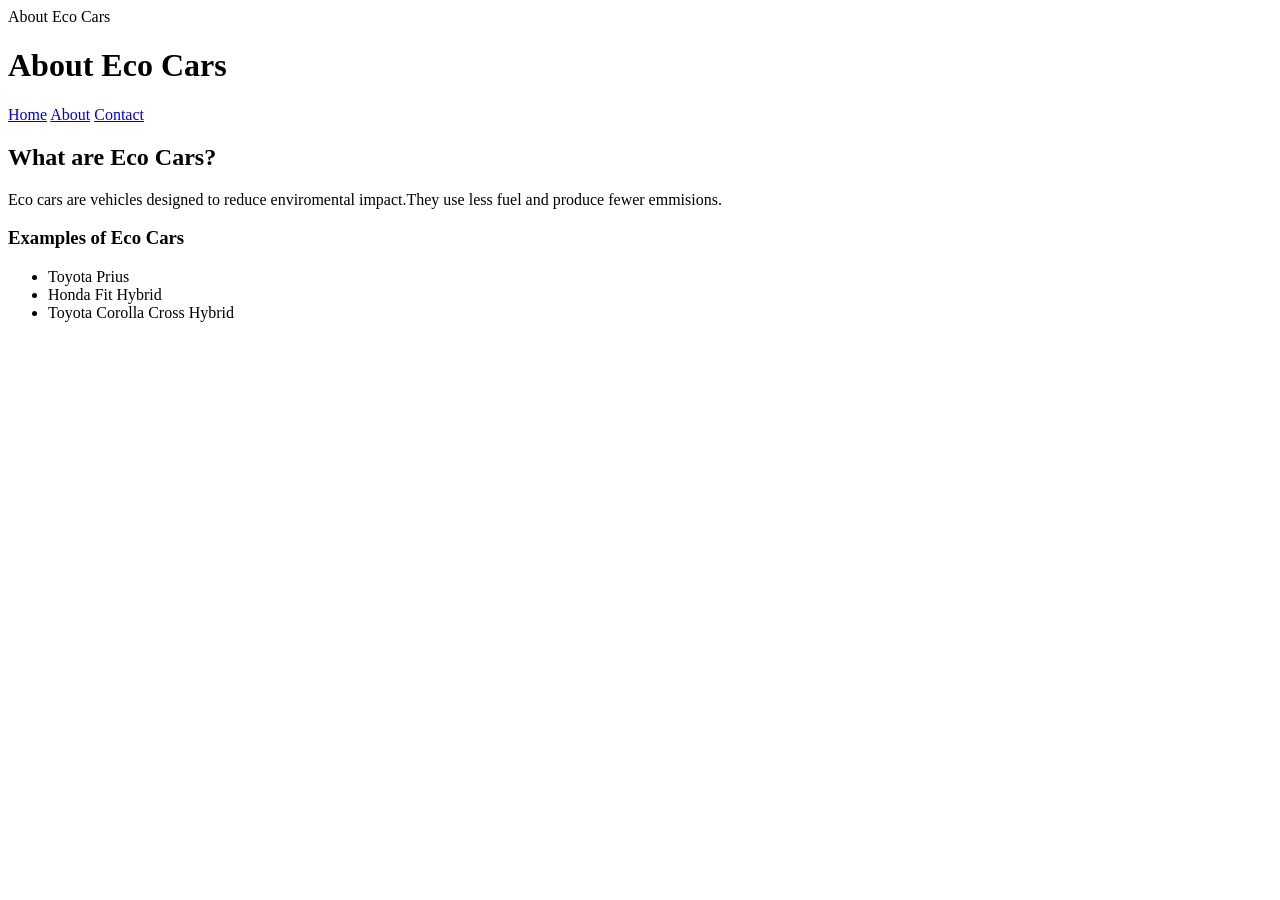
==== about.html @ 1c302da5 "added website pages" ====
<!DOCTYPE html>
<html>
    <head>About Eco Cars</head>

<body>

    <h1>About Eco Cars</h1>

    <nav>
        <a href="index.html">Home</a>
        <a href="about.html">About</a>
        <a href="contact.html">Contact</a>
    </nav>

    <h2>What are Eco Cars?</h2>
    <p>Eco cars are vehicles designed to reduce enviromental impact.They use less fuel and produce fewer emmisions.</p>

    <h3>Examples of Eco Cars</h3>
    <ul>
        <li>Toyota Prius</li>
        <li>Honda Fit Hybrid</li>
        <li>Toyota Corolla Cross Hybrid</li>
    </ul>
</body>
</html>
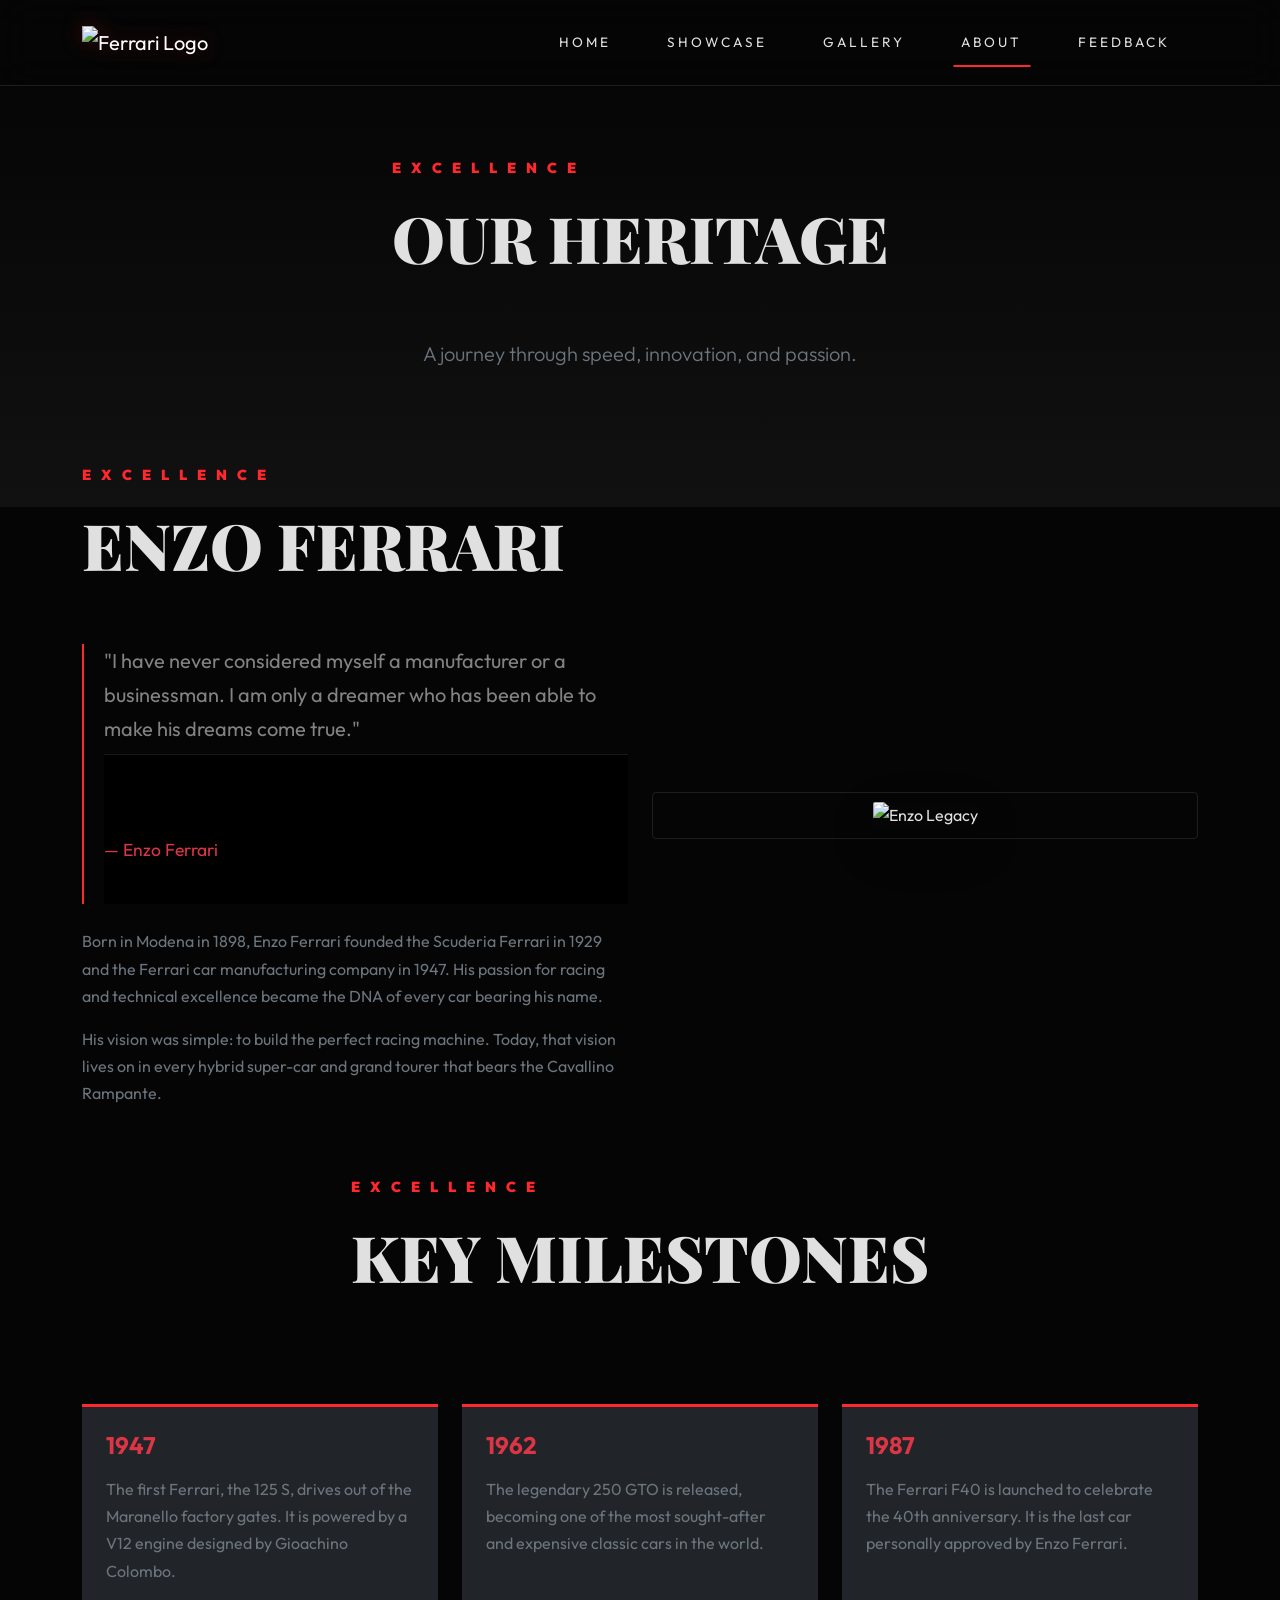
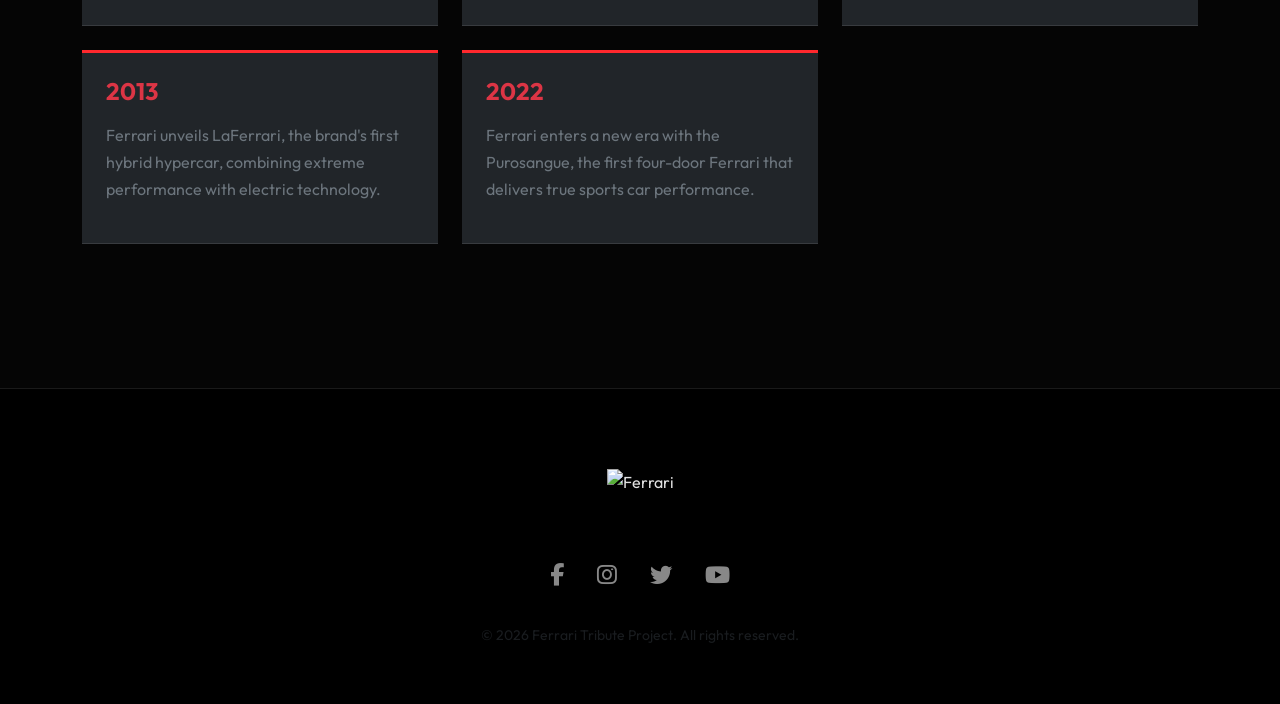
==== commit 4bd67a41: "final push" ====
--- a/about.html
+++ b/about.html
@@ -1,25 +1,137 @@
 <!DOCTYPE html>
-<html>
-    <head>About Eco Cars</head>
-
+<html lang="en">
+<head>
+    <meta charset="UTF-8">
+    <meta name="viewport" content="width=device-width, initial-scale=1.0">
+    <meta name="description" content="History of Ferrari - Explore the heritage, milestones, and the legacy of Enzo Ferrari.">
+    <title>About | The Ferrari Legacy</title>
+    <!-- Bootstrap 5.3 -->
+    <link href="https://cdn.jsdelivr.net/npm/bootstrap@5.3.2/dist/css/bootstrap.min.css" rel="stylesheet">
+    <!-- Font Awesome -->
+    <link rel="stylesheet" href="https://cdnjs.cloudflare.com/ajax/libs/font-awesome/6.4.2/css/all.min.css">
+    <!-- AOS Library -->
+    <link href="https://unpkg.com/aos@2.3.1/dist/aos.css" rel="stylesheet">
+    <!-- Custom CSS -->
+    <link rel="stylesheet" href="css/style.css">
+</head>
 <body>
 
-    <h1>About Eco Cars</h1>
-
-    <nav>
-        <a href="index.html">Home</a>
-        <a href="about.html">About</a>
-        <a href="contact.html">Contact</a>
+    <!-- Premium Navbar -->
+    <nav class="navbar navbar-expand-lg navbar-dark fixed-top">
+        <div class="container">
+            <a class="navbar-brand" href="index.html">
+                <img src="https://pngimg.com/uploads/ferrari/ferrari_PNG102798.png" alt="Ferrari Logo">
+            </a>
+            <button class="navbar-toggler" type="button" data-bs-toggle="collapse" data-bs-target="#navbarNav">
+                <span class="navbar-toggler-icon"></span>
+            </button>
+            <div class="collapse navbar-collapse" id="navbarNav">
+                <ul class="navbar-nav ms-auto">
+                    <li class="nav-item"><a class="nav-link" href="index.html">Home</a></li>
+                    <li class="nav-item"><a class="nav-link" href="showcase.html">Showcase</a></li>
+                    <li class="nav-item"><a class="nav-link" href="gallery.html">Gallery</a></li>
+                    <li class="nav-item"><a class="nav-link active" href="about.html">About</a></li>
+                    <li class="nav-item"><a class="nav-link" href="feedback.html">Feedback</a></li>
+                </ul>
+            </div>
+        </div>
     </nav>
 
-    <h2>What are Eco Cars?</h2>
-    <p>Eco cars are vehicles designed to reduce enviromental impact.They use less fuel and produce fewer emmisions.</p>
+    <!-- Header Section -->
+    <section class="section-padding bg-dark text-center" style="margin-top: 80px; background: linear-gradient(to bottom, #050505, #111);">
+        <div class="container" data-aos="fade-down">
+            <h1 class="section-title">OUR HERITAGE</h1>
+            <p class="lead text-secondary">A journey through speed, innovation, and passion.</p>
+        </div>
+    </section>
 
-    <h3>Examples of Eco Cars</h3>
-    <ul>
-        <li>Toyota Prius</li>
-        <li>Honda Fit Hybrid</li>
-        <li>Toyota Corolla Cross Hybrid</li>
-    </ul>
+    <!-- Founder Section -->
+    <section class="section-padding pt-0">
+        <div class="container">
+            <div class="row align-items-center mb-5">
+                <div class="col-lg-6 order-2 order-lg-1" data-aos="fade-right">
+                    <h2 class="section-title">ENZO FERRARI</h2>
+                    <blockquote class="blockquote text-white-50 mb-4" style="border-left: 2px solid var(--ferrari-red); padding-left: 20px;">
+                        <p class="mb-0 fs-5 font-italic">"I have never considered myself a manufacturer or a businessman. I am only a dreamer who has been able to make his dreams come true."</p>
+                        <footer class="blockquote-footer mt-2 text-danger">Enzo Ferrari</footer>
+                    </blockquote>
+                    <p class="text-secondary">Born in Modena in 1898, Enzo Ferrari founded the Scuderia Ferrari in 1929 and the Ferrari car manufacturing company in 1947. His passion for racing and technical excellence became the DNA of every car bearing his name.</p>
+                    <p class="text-secondary">His vision was simple: to build the perfect racing machine. Today, that vision lives on in every hybrid super-car and grand tourer that bears the Cavallino Rampante.</p>
+                </div>
+                <div class="col-lg-6 order-1 order-lg-2 mb-5 mb-lg-0 text-center" data-aos="zoom-in">
+                    <div class="p-2" style="border: 1px solid var(--glass-border); border-radius: 4px;">
+                        <img src="https://images.unsplash.com/photo-1571607388333-94c676af562a?q=80&w=1974&auto=format&fit=crop" alt="Enzo Legacy" class="img-fluid shadow-lg" style="border-radius: 2px;">
+                    </div>
+                </div>
+            </div>
+
+            <!-- Milestones Timeline -->
+            <div class="row pt-5">
+                <div class="col-12 text-center mb-5" data-aos="fade-up">
+                    <h2 class="section-title">KEY MILESTONES</h2>
+                </div>
+                
+                <div class="col-md-4 mb-4" data-aos="fade-up" data-aos-delay="100">
+                    <div class="p-4 bg-dark h-100" style="border-top: 3px solid var(--ferrari-red); border-bottom: 1px solid var(--glass-border);">
+                        <h4 class="text-danger fw-bold mb-3">1947</h4>
+                        <p class="text-secondary">The first Ferrari, the 125 S, drives out of the Maranello factory gates. It is powered by a V12 engine designed by Gioachino Colombo.</p>
+                    </div>
+                </div>
+                
+                <div class="col-md-4 mb-4" data-aos="fade-up" data-aos-delay="200">
+                    <div class="p-4 bg-dark h-100" style="border-top: 3px solid var(--ferrari-red); border-bottom: 1px solid var(--glass-border);">
+                        <h4 class="text-danger fw-bold mb-3">1962</h4>
+                        <p class="text-secondary">The legendary 250 GTO is released, becoming one of the most sought-after and expensive classic cars in the world.</p>
+                    </div>
+                </div>
+                
+                <div class="col-md-4 mb-4" data-aos="fade-up" data-aos-delay="300">
+                    <div class="p-4 bg-dark h-100" style="border-top: 3px solid var(--ferrari-red); border-bottom: 1px solid var(--glass-border);">
+                        <h4 class="text-danger fw-bold mb-3">1987</h4>
+                        <p class="text-secondary">The Ferrari F40 is launched to celebrate the 40th anniversary. It is the last car personally approved by Enzo Ferrari.</p>
+                    </div>
+                </div>
+                
+                <div class="col-md-4 mb-4" data-aos="fade-up" data-aos-delay="400">
+                    <div class="p-4 bg-dark h-100" style="border-top: 3px solid var(--ferrari-red); border-bottom: 1px solid var(--glass-border);">
+                        <h4 class="text-danger fw-bold mb-3">2013</h4>
+                        <p class="text-secondary">Ferrari unveils LaFerrari, the brand's first hybrid hypercar, combining extreme performance with electric technology.</p>
+                    </div>
+                </div>
+                
+                <div class="col-md-4 mb-4" data-aos="fade-up" data-aos-delay="500">
+                    <div class="p-4 bg-dark h-100" style="border-top: 3px solid var(--ferrari-red); border-bottom: 1px solid var(--glass-border);">
+                        <h4 class="text-danger fw-bold mb-3">2022</h4>
+                        <p class="text-secondary">Ferrari enters a new era with the Purosangue, the first four-door Ferrari that delivers true sports car performance.</p>
+                    </div>
+                </div>
+            </div>
+        </div>
+    </section>
+
+    <!-- Footer -->
+    <footer>
+        <div class="container text-center">
+            <img src="https://pngimg.com/uploads/ferrari/ferrari_PNG102798.png" alt="Ferrari" class="footer-logo">
+            <div class="social-links">
+                <a href="#"><i class="fab fa-facebook-f"></i></a>
+                <a href="#"><i class="fab fa-instagram"></i></a>
+                <a href="#"><i class="fab fa-twitter"></i></a>
+                <a href="#"><i class="fab fa-youtube"></i></a>
+            </div>
+            <p class="text-muted small mt-4">&copy; 2026 Ferrari Tribute Project. All rights reserved.</p>
+        </div>
+    </footer>
+
+    <!-- Scripts -->
+    <script src="https://cdn.jsdelivr.net/npm/bootstrap@5.3.2/dist/js/bootstrap.bundle.min.js"></script>
+    <script src="https://unpkg.com/aos@2.3.1/dist/aos.js"></script>
+    <script>
+        AOS.init({
+            duration: 1000,
+            once: true,
+            offset: 100
+        });
+    </script>
 </body>
-</html>+</html>
--- a/css/style.css
+++ b/css/style.css
@@ -0,0 +1,312 @@
+@import url('https://fonts.googleapis.com/css2?family=Outfit:wght@300;400;600;800&family=Playfair+Display:ital,wght@0,700;0,900;1,700&display=swap');
+
+:root {
+    --ferrari-red: #ff282d;
+    --ferrari-red-dark: #b11a1e;
+    --gold-accent: #ffb800;
+    --deep-black: #050505;
+    --carbon-grey: #121212;
+    --glass-white: rgba(255, 255, 255, 0.05);
+    --glass-border: rgba(255, 255, 255, 0.1);
+    --text-main: #e0e0e0;
+    --text-muted: #888888;
+    --transition-premium: all 0.6s cubic-bezier(0.23, 1, 0.32, 1);
+}
+
+* {
+    margin: 0;
+    padding: 0;
+    box-sizing: border-box;
+}
+
+body {
+    background-color: var(--deep-black);
+    color: var(--text-main);
+    font-family: 'Outfit', sans-serif;
+    overflow-x: hidden;
+    line-height: 1.7;
+    -webkit-font-smoothing: antialiased;
+}
+
+h1, h2, h3, .brand-font {
+    font-family: 'Playfair Display', serif;
+    font-weight: 900;
+}
+
+/* --- Scroll Animations --- */
+[data-aos] {
+    opacity: 0;
+    transform: translateY(30px);
+    transition: var(--transition-premium);
+}
+
+[data-aos].aos-animate {
+    opacity: 1;
+    transform: translateY(0);
+}
+
+/* --- Navbar --- */
+.navbar {
+    background: rgba(5, 5, 5, 0.8);
+    backdrop-filter: blur(20px);
+    -webkit-backdrop-filter: blur(20px);
+    border-bottom: 1px solid var(--glass-border);
+    padding: 1.2rem 0;
+    transition: var(--transition-premium);
+}
+
+.navbar-brand img {
+    height: 55px;
+    filter: drop-shadow(0 0 10px rgba(255, 40, 45, 0.3));
+}
+
+.nav-link {
+    color: var(--text-main) !important;
+    font-weight: 400;
+    text-transform: uppercase;
+    font-size: 0.85rem;
+    letter-spacing: 3px;
+    margin: 0 20px;
+    position: relative;
+    transition: var(--transition-premium);
+}
+
+.nav-link::before {
+    content: '';
+    position: absolute;
+    bottom: -5px;
+    left: 50%;
+    width: 0;
+    height: 2px;
+    background: var(--ferrari-red);
+    transition: var(--transition-premium);
+    transform: translateX(-50%);
+}
+
+.nav-link:hover::before, .nav-link.active::before {
+    width: 100%;
+}
+
+.nav-link:hover {
+    color: var(--ferrari-red) !important;
+    letter-spacing: 4px;
+}
+
+/* --- Hero Section --- */
+.hero {
+    height: 100vh;
+    background: linear-gradient(to bottom, rgba(0,0,0,0.2) 0%, rgba(5,5,5,1) 100%), url('../images/hero.png');
+    background-size: cover;
+    background-position: center;
+    background-attachment: fixed;
+    display: flex;
+    align-items: center;
+    overflow: hidden;
+}
+
+.hero-content {
+    max-width: 800px;
+}
+
+.hero-content h1 {
+    font-size: clamp(3rem, 10vw, 7rem);
+    color: #fff;
+    line-height: 0.9;
+    margin-bottom: 1.5rem;
+    text-transform: uppercase;
+    font-style: italic;
+}
+
+.hero-subtitle {
+    font-size: 1.1rem;
+    color: var(--ferrari-red);
+    text-transform: uppercase;
+    letter-spacing: 8px;
+    margin-bottom: 1rem;
+    font-weight: 600;
+}
+
+/* --- Premium Cards --- */
+.car-card {
+    background: var(--carbon-grey);
+    border: 1px solid var(--glass-border);
+    border-radius: 4px;
+    overflow: hidden;
+    transition: var(--transition-premium);
+    margin-bottom: 40px;
+    position: relative;
+}
+
+.car-card::after {
+    content: '';
+    position: absolute;
+    top: 0;
+    left: -100%;
+    width: 100%;
+    height: 100%;
+    background: linear-gradient(90deg, transparent, rgba(255,255,255,0.05), transparent);
+    transition: 0.8s;
+}
+
+.car-card:hover::after {
+    left: 100%;
+}
+
+.car-card:hover {
+    transform: translateY(-15px) scale(1.02);
+    border-color: var(--ferrari-red);
+    box-shadow: 0 30px 60px rgba(0,0,0,0.8);
+}
+
+.car-card img {
+    width: 100%;
+    height: 280px;
+    object-fit: cover;
+    transition: var(--transition-premium);
+    filter: grayscale(20%);
+}
+
+.car-card:hover img {
+    filter: grayscale(0%);
+    transform: scale(1.1);
+}
+
+.car-card-body {
+    padding: 35px;
+    background: linear-gradient(180deg, rgba(18,18,18,0) 0%, rgba(10,10,10,1) 100%);
+}
+
+.car-title {
+    color: #fff;
+    font-size: 1.8rem;
+    letter-spacing: 1px;
+    margin-bottom: 15px;
+}
+
+.car-card p {
+    color: var(--text-muted);
+    font-size: 0.95rem;
+    margin-bottom: 25px;
+}
+
+.spec-list {
+    list-style: none;
+    padding: 0;
+    margin-top: 20px;
+}
+
+.spec-list li {
+    padding: 10px 0;
+    border-bottom: 1px solid rgba(255, 255, 255, 0.05);
+    font-size: 0.85rem;
+    color: var(--text-muted);
+    text-transform: uppercase;
+    letter-spacing: 1px;
+}
+
+.spec-value {
+    float: right;
+    color: #fff;
+    font-weight: 600;
+}
+
+/* --- Buttons --- */
+.btn-ferrari {
+    background: var(--ferrari-red);
+    color: #fff;
+    border: none;
+    padding: 16px 45px;
+    border-radius: 2px;
+    font-weight: 600;
+    text-transform: uppercase;
+    letter-spacing: 3px;
+    font-size: 0.8rem;
+    transition: var(--transition-premium);
+    display: inline-block;
+    text-decoration: none;
+}
+
+.btn-ferrari:hover {
+    background: #fff;
+    color: var(--deep-black);
+    transform: translateY(-5px);
+    box-shadow: 0 15px 30px rgba(255, 40, 45, 0.3);
+}
+
+.btn-outline-premium {
+    background: transparent;
+    border: 1px solid var(--ferrari-red);
+    color: var(--ferrari-red);
+    padding: 14px 40px;
+    text-transform: uppercase;
+    letter-spacing: 2px;
+    font-weight: 500;
+    transition: var(--transition-premium);
+}
+
+.btn-outline-premium:hover {
+    background: var(--ferrari-red);
+    color: #fff;
+}
+
+/* --- Sections --- */
+.section-padding {
+    padding: 120px 0;
+}
+
+.section-title {
+    font-size: 4rem;
+    margin-bottom: 60px;
+    text-transform: uppercase;
+    position: relative;
+    display: inline-block;
+}
+
+.section-title::before {
+    content: 'EXCELLENCE';
+    position: absolute;
+    top: -40px;
+    left: 0;
+    font-size: 0.9rem;
+    color: var(--ferrari-red);
+    letter-spacing: 10px;
+    font-family: 'Outfit', sans-serif;
+}
+
+/* --- Footer --- */
+footer {
+    background: #000;
+    padding: 80px 0 40px;
+    border-top: 1px solid var(--glass-border);
+}
+
+.footer-logo {
+    height: 70px;
+    margin-bottom: 30px;
+}
+
+.social-links {
+    margin: 30px 0;
+}
+
+.social-links a {
+    color: var(--text-muted);
+    font-size: 1.4rem;
+    margin: 0 15px;
+    transition: var(--transition-premium);
+}
+
+.social-links a:hover {
+    color: var(--ferrari-red);
+    transform: scale(1.2);
+}
+
+/* --- Responsive --- */
+@media (max-width: 991px) {
+    .section-title { font-size: 3rem; }
+}
+
+@media (max-width: 768px) {
+    .hero-content h1 { font-size: 4rem; }
+    .section-padding { padding: 80px 0; }
+}
